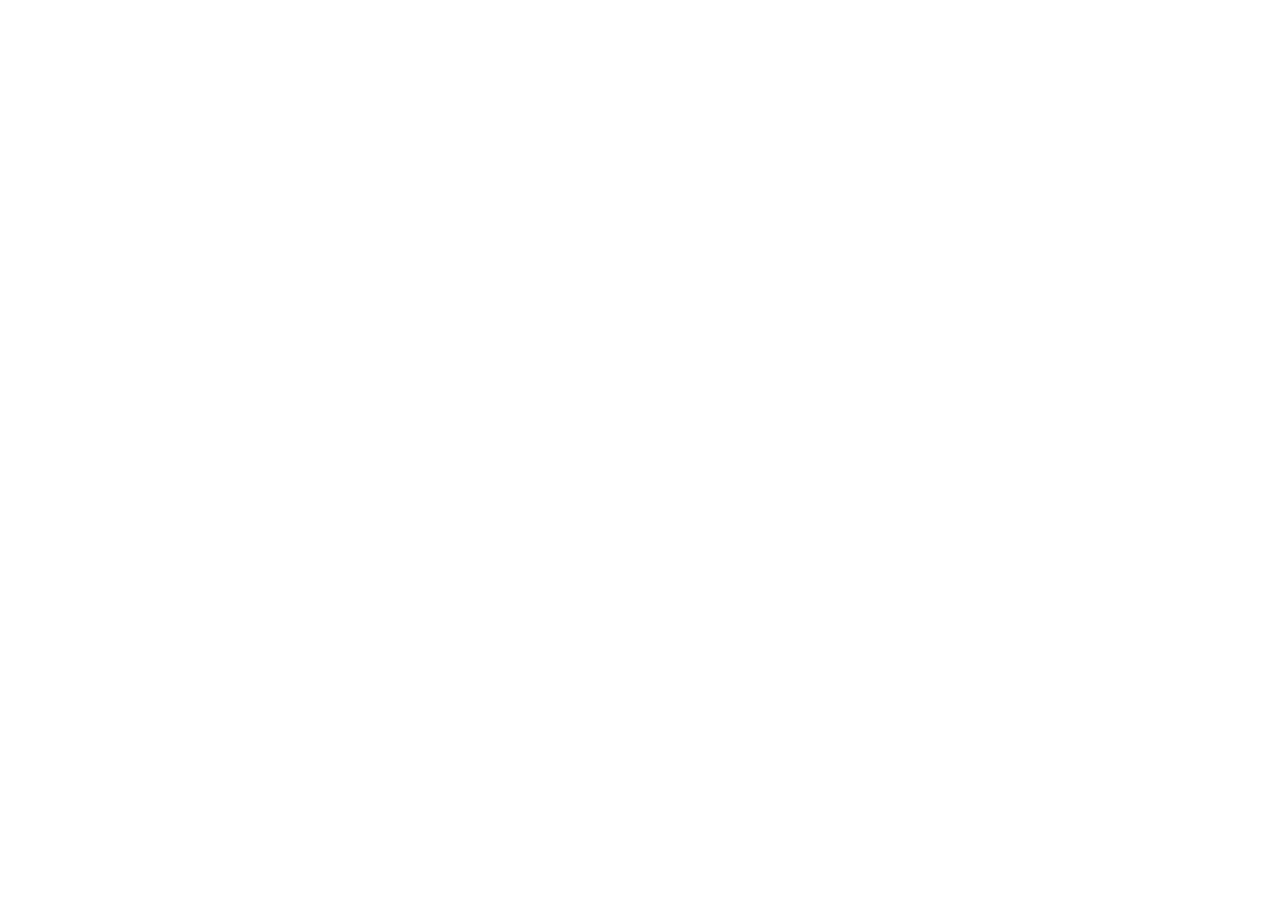
==== index.html @ 34992468 "Add files via upload" ====
<!DOCTYPE html>
<html lang="es">
<head>
    <meta charset="UTF-8">
    <meta http-equiv="X-UA-Compatible" content="IE=edge">
    <meta name="viewport" content="width=device-width, initial-scale=1.0">
    <title>Terminal Cuyo | ViaCuyo Oficial</title>
    <link rel="preconnect" href="https://fonts.googleapis.com">
    <link rel="preconnect" href="https://fonts.gstatic.com" crossorigin>
    <link href="https://fonts.googleapis.com/css2?family=Inter:wght@300;400;500;600;700;800&family=JetBrains+Mono:wght@400;500&display=swap" rel="stylesheet">
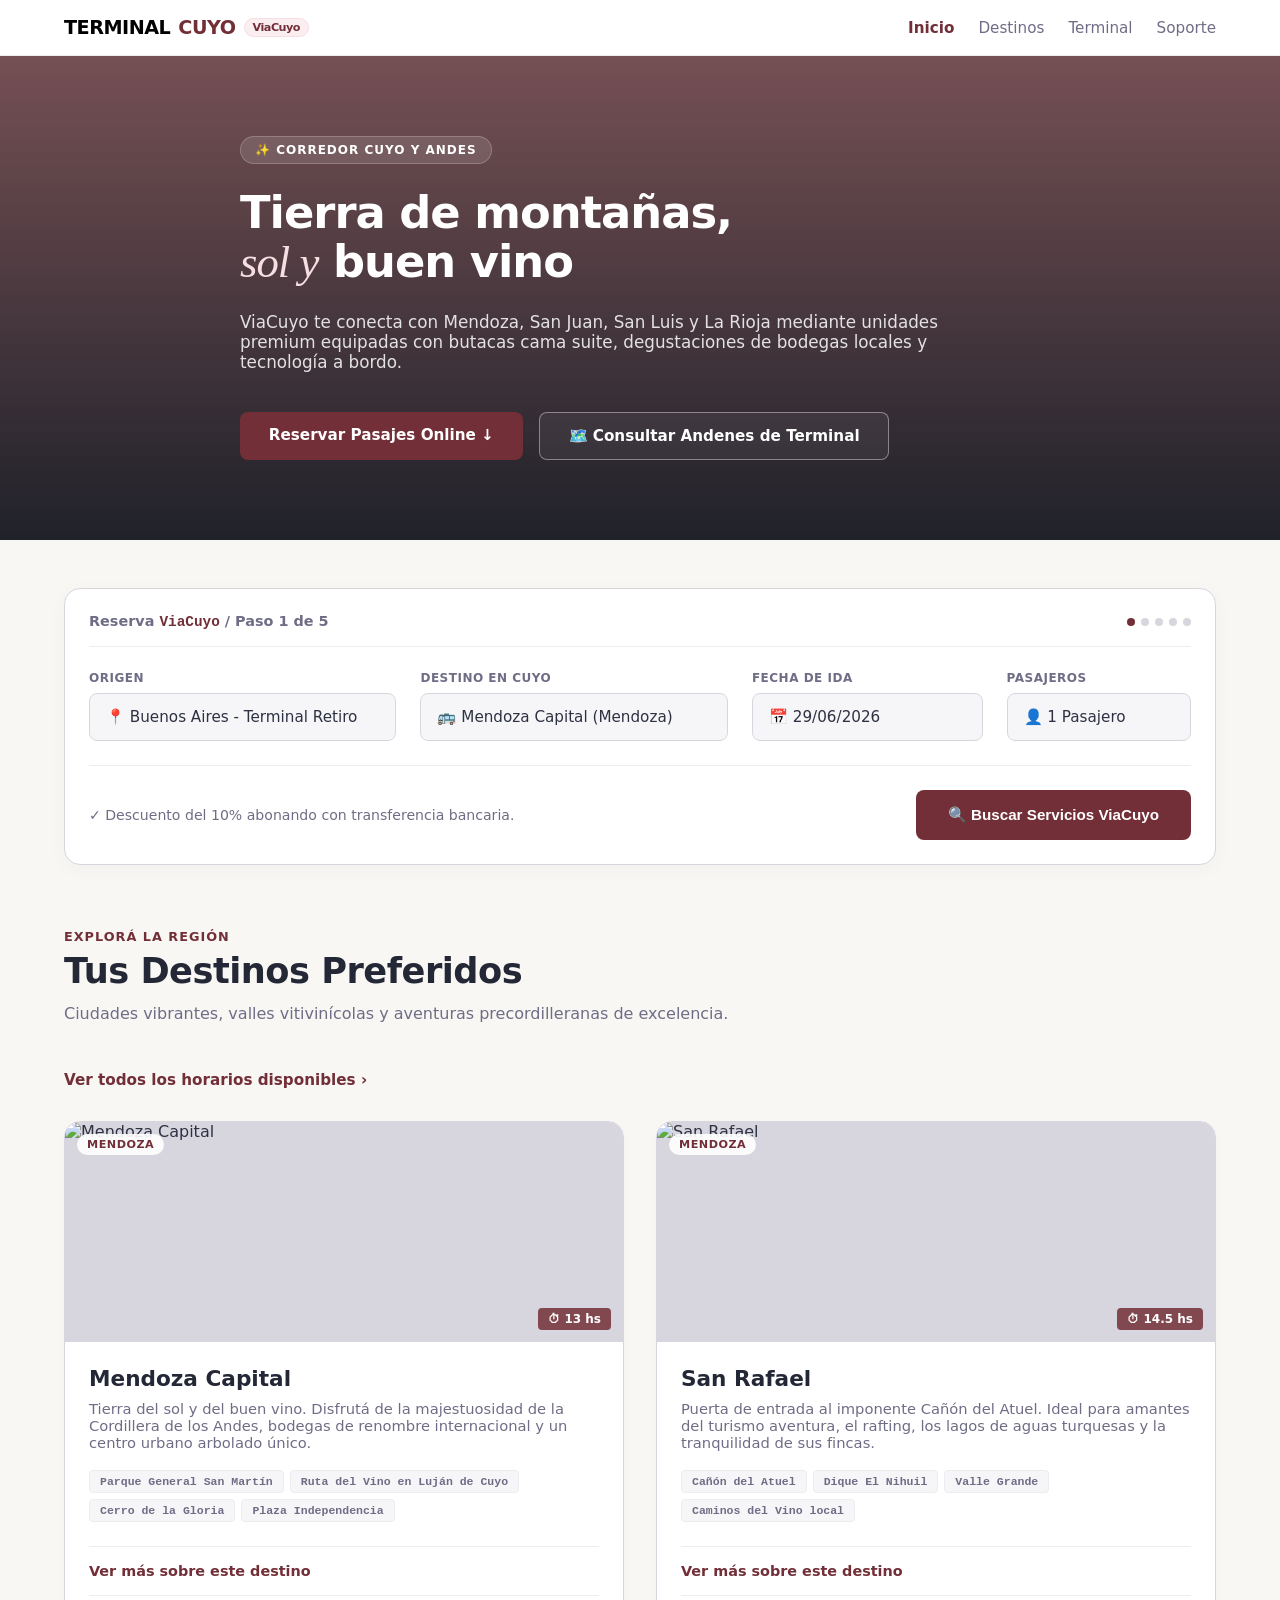
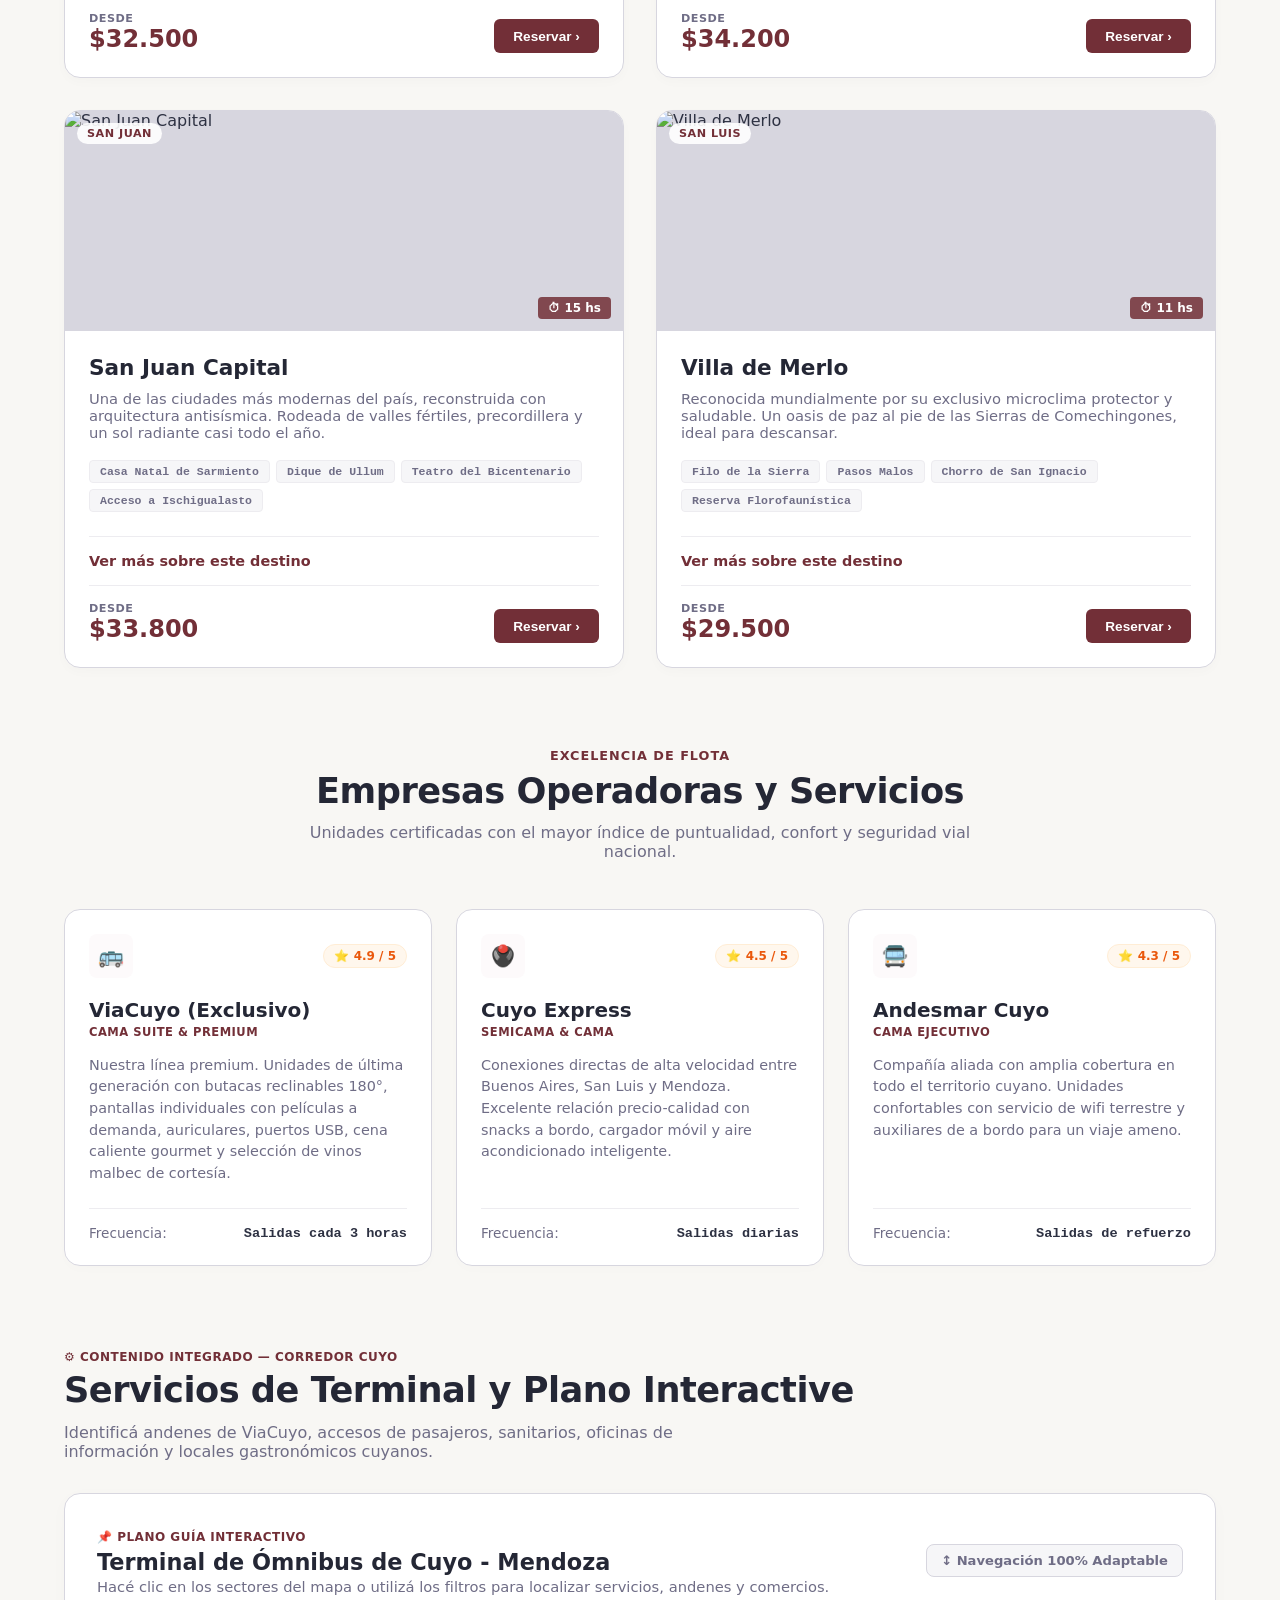
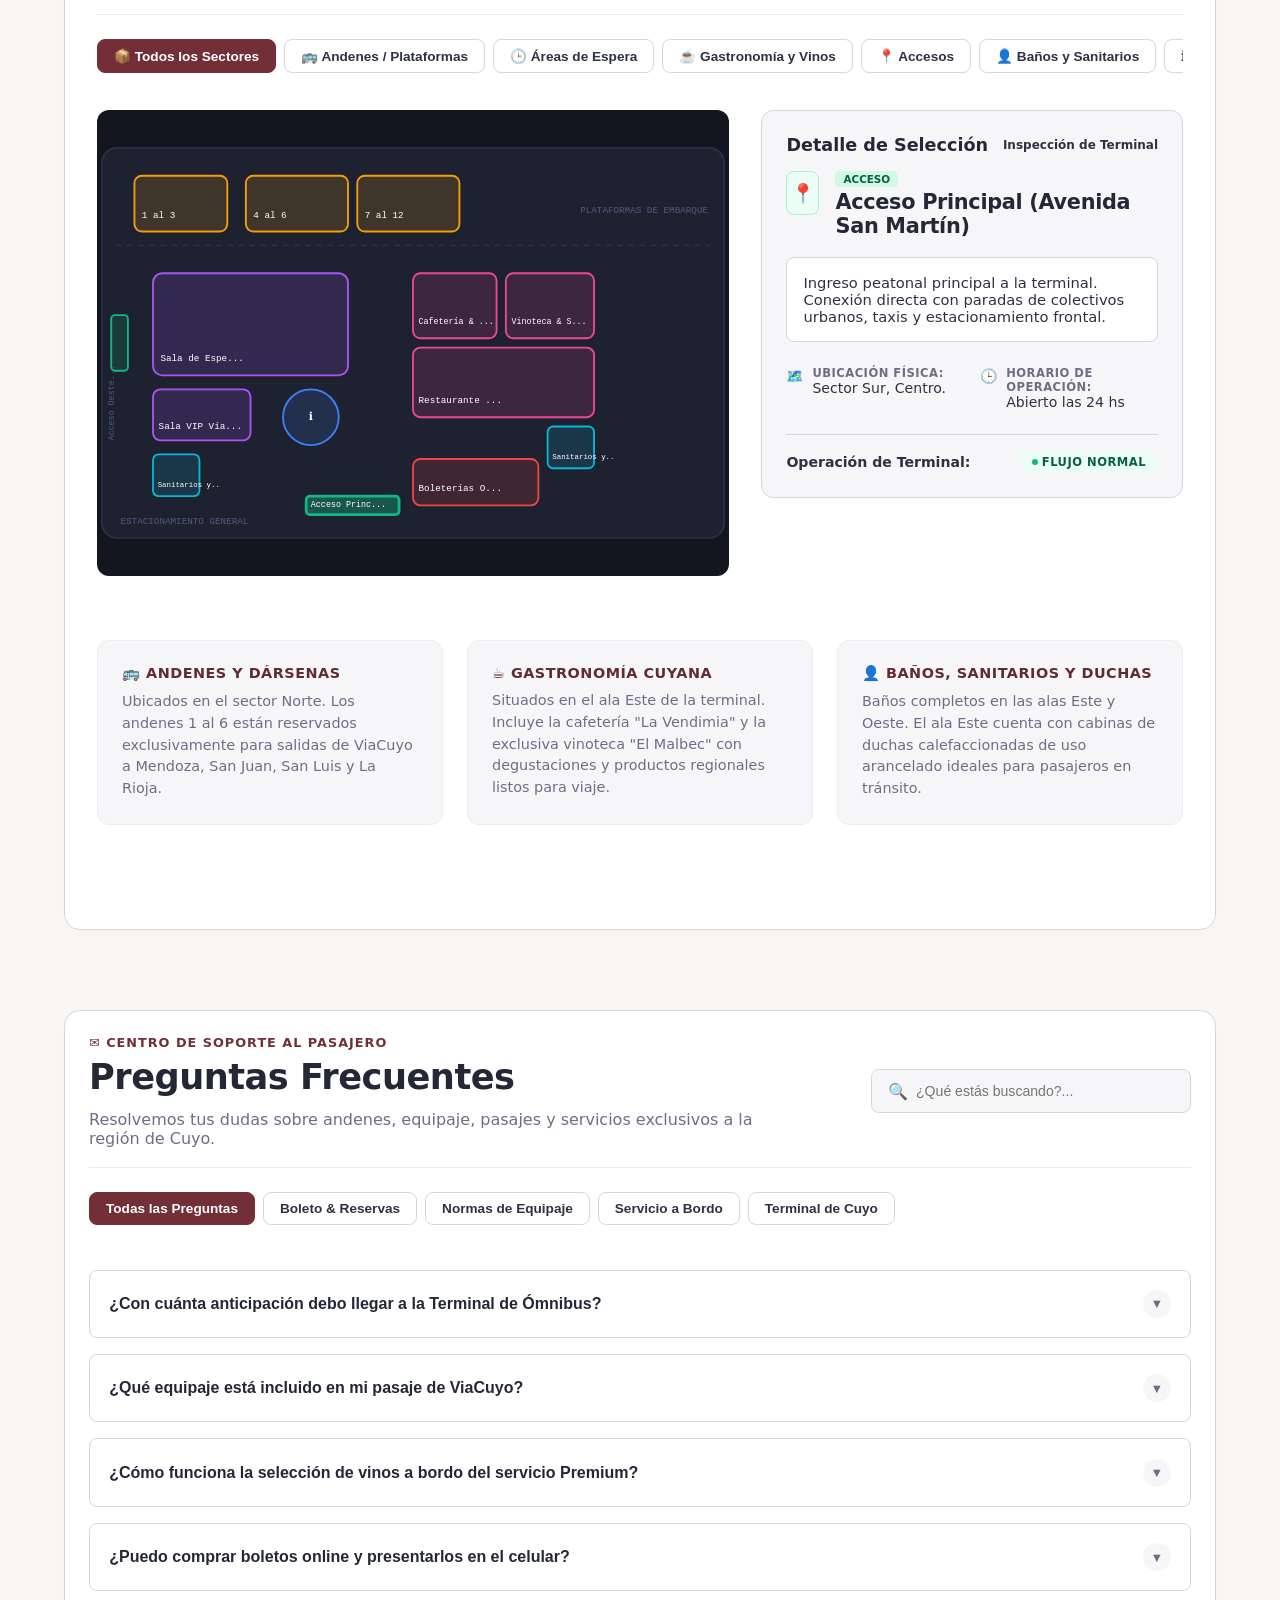
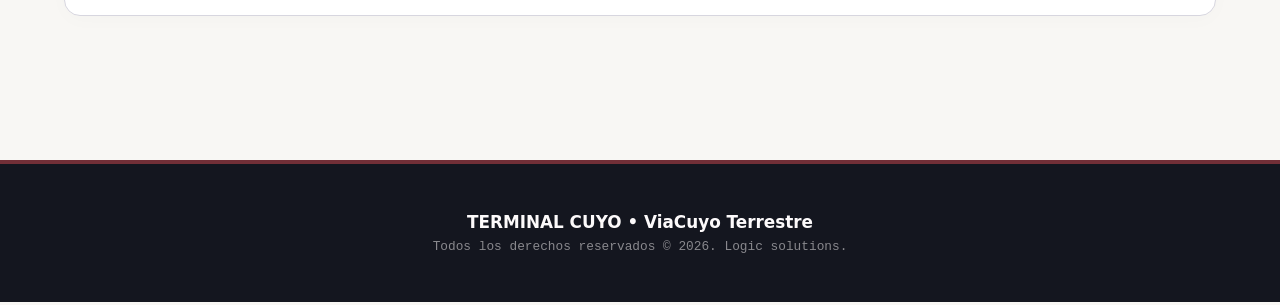
==== commit d2acbdcd: "Add files via upload" ====
--- a/index.html
+++ b/index.html
@@ -1,10 +1,918 @@
-<!DOCTYPE html>
-<html lang="es">
-<head>
-    <meta charset="UTF-8">
-    <meta http-equiv="X-UA-Compatible" content="IE=edge">
-    <meta name="viewport" content="width=device-width, initial-scale=1.0">
-    <title>Terminal Cuyo | ViaCuyo Oficial</title>
-    <link rel="preconnect" href="https://fonts.googleapis.com">
-    <link rel="preconnect" href="https://fonts.gstatic.com" crossorigin>
-    <link href="https://fonts.googleapis.com/css2?family=Inter:wght@300;400;500;600;700;800&family=JetBrains+Mono:wght@400;500&display=swap" rel="stylesheet">+<!DOCTYPE html>
+<html lang="es">
+<head>
+    <meta charset="UTF-8">
+    <meta http-equiv="X-UA-Compatible" content="IE=edge">
+    <meta name="viewport" content="width=device-width, initial-scale=1.0">
+    <title>Terminal Cuyo | ViaCuyo Oficial</title>
+    <link rel="preconnect" href="https://fonts.googleapis.com">
+    <link rel="preconnect" href="https://fonts.gstatic.com" crossorigin>
+    <link href="https://fonts.googleapis.com/css2?family=Inter:wght@300;400;500;600;700;800&family=JetBrains+Mono:wght@400;500&display=swap" rel="stylesheet">
+    
+    <style>
+        /* ==========================================================================
+           🎨 DESIGN SYSTEM & VARIABLES (Paleta Corporativa de tus Imágenes)
+           ========================================================================== */
+        :root {
+            --font-sans: "Inter", ui-sans-serif, system-ui, sans-serif;
+            --font-mono: "JetBrains Mono", ui-monospace, SFMono-Regular, monospace;
+
+            --wine-50: #fdfafb;
+            --wine-100: #fbeef0;
+            --wine-200: #f6dee2;
+            --wine-500: #c66c79;
+            --wine-700: #722f37; /* Tono vino de botones y acentos */
+            --wine-800: #622a31;
+            --wine-900: #54262c; /* Fondo del gradiente Hero */
+
+            --slate-50: #f6f6f8;
+            --slate-100: #edecf0;
+            --slate-200: #d7d6df;
+            --slate-500: #6f6d86;
+            --slate-800: #2d3142;
+            --slate-900: #242735;
+            --slate-950: #14161f; /* Fondo oscuro del plano interactivo */
+            
+            --canvas-bg: #F8F7F4;
+            --texto-main: #2d3142;
+        }
+
+        /* --- ANIMACIONES NATIVAS SOLICITADAS --- */
+        @keyframes fadeIn {
+            from { opacity: 0; transform: translateY(6px); }
+            to { opacity: 1; transform: translateY(0); }
+        }
+        @keyframes slideIn {
+            from { transform: translateX(-100%); }
+            to { transform: translateX(0); }
+        }
+        .animate-fade-in { animation: fadeIn 0.4s cubic-bezier(0.16, 1, 0.3, 1) forwards; }
+        .animate-slide-in { animation: slideIn 0.4s cubic-bezier(0.16, 1, 0.3, 1) forwards; }
+
+        /* --- RESET --- */
+        * { margin: 0; padding: 0; box-sizing: border-box; }
+        body { background-color: var(--canvas-bg); color: var(--texto-main); font-family: var(--font-sans); -webkit-font-smoothing: antialiased; }
+        a { text-decoration: none; color: inherit; }
+        ul { list-style: none; }
+
+        /* ==========================================================================
+           🧭 NAVBAR COMPLETA DE TU IMAGEN 1
+           ========================================================================== */
+        header { background-color: var(--white, #fff); border-bottom: 1px solid var(--slate-100); position: sticky; top: 0; z-index: 1000; }
+        .nav-container { max-width: 1200px; margin: 0 auto; padding: 1rem 1.5rem; display: flex; justify-content: space-between; align-items: center; }
+        
+        .nav-left { display: flex; align-items: center; gap: 1rem; }
+        .burger-icon { cursor: pointer; display: flex; flex-direction: column; gap: 4px; padding: 4px; }
+        .burger-icon span { display: block; width: 20px; height: 2px; background-color: var(--slate-800); }
+        
+        .brand-logo { font-weight: 800; font-size: 1.2rem; color: #000; display: flex; align-items: center; gap: 8px; letter-spacing: -0.5px; }
+        .brand-logo span { color: var(--wine-700); }
+        .badge-viacuyo { background-color: var(--wine-100); color: var(--wine-700); font-size: 0.7rem; font-weight: 700; padding: 2px 8px; border-radius: 12px; border: 1px solid var(--wine-200); }
+        
+        .nav-menu { display: none; gap: 1.5rem; font-size: 0.95rem; font-weight: 500; color: var(--slate-500); }
+        .nav-menu a:hover, .nav-menu a.active { color: var(--wine-700); font-weight: 600; }
+
+        /* ==========================================================================
+           🌅 HERO / PORTADA - IMAGEN 1
+           ========================================================================== */
+        .hero-section {
+            background: linear-gradient(rgba(84, 38, 44, 0.8), rgba(20, 22, 31, 0.95)), 
+                        url('https://images.myguide-cdn.com/md/content/1/large/cuyo-707068.jpg') no-repeat center center;
+            background-size: cover; padding: 5rem 1.5rem; color: #fff; text-align: left; position: relative;
+        }
+        .hero-content { max-width: 800px; margin: 0 auto; }
+        .tag-corredor { display: inline-flex; align-items: center; background: rgba(255,255,255,0.12); padding: 6px 14px; border-radius: 20px; font-size: 0.75rem; font-weight: 700; letter-spacing: 1px; text-transform: uppercase; margin-bottom: 1.5rem; border: 1px solid rgba(255,255,255,0.2); }
+        .hero-title { font-size: 2.8rem; font-weight: 800; line-height: 1.1; margin-bottom: 1.5rem; letter-spacing: -1px; }
+        .hero-title span { font-family: serif; font-style: italic; font-weight: 400; color: var(--wine-200); }
+        .hero-description { font-size: 1.05rem; color: rgba(255,255,255,0.85); margin-bottom: 2.5rem; font-weight: 400; max-width: 700px; }
+        
+        .hero-actions { display: flex; flex-wrap: wrap; gap: 1rem; }
+        .btn-filled { background-color: var(--wine-700); color: #fff; padding: 0.9rem 1.8rem; border-radius: 8px; font-weight: 600; font-size: 0.95rem; cursor: pointer; transition: background 0.2s; border: none; }
+        .btn-filled:hover { background-color: var(--wine-800); }
+        .btn-outline { background: rgba(255,255,255,0.05); color: #fff; padding: 0.9rem 1.8rem; border-radius: 8px; font-weight: 600; font-size: 0.95rem; cursor: pointer; border: 1px solid rgba(255,255,255,0.4); display: inline-flex; align-items: center; gap: 8px; }
+        .btn-outline:hover { background: rgba(255,255,255,0.1); }
+
+        /* ==========================================================================
+           🎫 BUSCADOR COMPLETO DE VIAJES - IMAGEN 2
+           ========================================================================== */
+        .wrapper-main { max-width: 1200px; margin: 0 auto; padding: 3rem 1.5rem; }
+        .section-subtitle-corporate { color: var(--wine-700); font-weight: 700; font-size: 0.8rem; text-transform: uppercase; letter-spacing: 1px; margin-bottom: 0.4rem; }
+        .section-main-title { font-size: 2.2rem; font-weight: 800; color: var(--slate-900); margin-bottom: 0.8rem; letter-spacing: -0.5px; }
+        .section-main-desc { font-size: 1rem; color: var(--slate-500); margin-bottom: 2rem; max-width: 700px; }
+
+        .search-engine-box { background-color: #fff; border-radius: 16px; border: 1px solid var(--slate-200); box-shadow: 0 4px 20px rgba(0,0,0,0.03); padding: 1.5rem; margin-bottom: 4rem; }
+        .search-steps-header { display: flex; justify-content: space-between; align-items: center; border-bottom: 1px solid var(--slate-100); padding-bottom: 1rem; margin-bottom: 1.5rem; }
+        .step-txt { font-size: 0.9rem; font-weight: 600; color: var(--slate-500); }
+        .step-txt span { color: var(--wine-700); font-family: var(--font-mono); }
+        .step-dots { display: flex; gap: 6px; }
+        .step-dot { width: 8px; height: 8px; background-color: var(--slate-200); border-radius: 50%; }
+        .step-dot.active { background-color: var(--wine-700); }
+
+        .search-fields-grid { display: grid; grid-template-columns: 1fr; gap: 1.5rem; margin-bottom: 1.5rem; }
+        .input-group { display: flex; flex-direction: column; gap: 0.5rem; }
+        .input-group label { font-size: 0.75rem; font-weight: 700; text-transform: uppercase; color: var(--slate-500); letter-spacing: 0.5px; }
+        .input-with-icon { position: relative; background: var(--slate-50); border: 1px solid var(--slate-200); border-radius: 8px; padding: 0.85rem 1rem; font-size: 0.95rem; font-weight: 500; color: var(--slate-800); }
+        
+        .footer-search-row { display: flex; flex-direction: column; gap: 1rem; align-items: flex-start; justify-content: space-between; border-top: 1px solid var(--slate-100); padding-top: 1.5rem; }
+        .discount-notice { font-size: 0.88rem; color: var(--slate-500); display: flex; align-items: center; gap: 6px; }
+        .btn-search-submit { background-color: var(--wine-700); color: #fff; border: none; padding: 1rem 2rem; border-radius: 8px; font-weight: 700; cursor: pointer; display: inline-flex; align-items: center; gap: 8px; width: 100%; justify-content: center; font-size: 0.95rem; }
+        .btn-search-submit:hover { background-color: var(--wine-800); }
+
+        /* ==========================================================================
+           🍷 DESTINOS PREFERIDOS - IMÁGENES 3 Y 4
+           ========================================================================== */
+        .header-section-flex { display: flex; flex-direction: column; gap: 1rem; margin-bottom: 2rem; }
+        .link-view-all { color: var(--wine-700); font-weight: 700; font-size: 0.95rem; display: inline-flex; align-items: center; gap: 4px; }
+        
+        .destinations-grid { display: grid; grid-template-columns: 1fr; gap: 2rem; margin-bottom: 5rem; }
+        .destination-card { background: #fff; border-radius: 16px; border: 1px solid var(--slate-200); overflow: hidden; box-shadow: 0 4px 12px rgba(0,0,0,0.02); display: flex; flex-direction: column; }
+        .card-image-wrapper { position: relative; height: 220px; width: 100%; background-color: var(--slate-200); }
+        .card-image-wrapper img { width: 100%; height: 100%; object-fit: cover; display: block; }
+        .badge-province { position: absolute; top: 12px; left: 12px; background: rgba(255,255,255,0.9); color: var(--wine-700); font-size: 0.7rem; font-weight: 800; padding: 4px 10px; border-radius: 20px; text-transform: uppercase; letter-spacing: 0.5px; }
+        .badge-duration { position: absolute; bottom: 12px; right: 12px; background: rgba(114, 47, 55, 0.85); color: #fff; font-size: 0.75rem; font-weight: 600; padding: 4px 10px; border-radius: 4px; display: flex; align-items: center; gap: 4px; }
+        
+        .card-body-content { padding: 1.5rem; flex: 1; display: flex; flex-direction: column; }
+        .card-title-destination { font-size: 1.35rem; font-weight: 800; color: var(--slate-900); margin-bottom: 0.6rem; }
+        .card-text-destination { font-size: 0.92rem; color: var(--slate-500); margin-bottom: 1.2rem; flex: 1; }
+        
+        .tags-pill-wrapper { display: flex; flex-wrap: wrap; gap: 6px; margin-bottom: 1.5rem; }
+        .pill-tag { background-color: var(--slate-50); color: var(--slate-500); font-size: 0.72rem; font-weight: 600; padding: 4px 10px; border-radius: 4px; border: 1px solid var(--slate-100); font-family: var(--font-mono); }
+        .destination-details { margin-bottom: 1rem; border-top: 1px solid var(--slate-100); padding-top: 1rem; }
+        .destination-details summary { cursor: pointer; color: var(--wine-700); font-weight: 700; font-size: 0.9rem; display: flex; justify-content: space-between; align-items: center; list-style: none; }
+        .destination-details summary::-webkit-details-marker { display: none; }
+        .destination-details-content { margin-top: 0.7rem; color: var(--slate-500); font-size: 0.88rem; line-height: 1.5; display: grid; gap: 0.35rem; }
+        
+        .card-price-footer { display: flex; justify-content: space-between; align-items: flex-end; border-top: 1px solid var(--slate-100); padding-top: 1rem; }
+        .price-label-wrapper { display: flex; flex-direction: column; }
+        .price-label-top { font-size: 0.7rem; font-weight: 700; text-transform: uppercase; color: var(--slate-500); letter-spacing: 0.5px; }
+        .price-amount-bold { font-size: 1.5rem; font-weight: 800; color: var(--wine-700); }
+        .btn-card-reserve { background-color: var(--wine-700); color: #fff; border: none; padding: 0.6rem 1.2rem; border-radius: 6px; font-weight: 700; font-size: 0.85rem; cursor: pointer; display: inline-flex; align-items: center; gap: 4px; }
+
+        /* ==========================================================================
+           🚌 EMPRESAS OPERADORAS - IMAGEN 5
+           ========================================================================== */
+        .operators-grid { display: grid; grid-template-columns: 1fr; gap: 1.5rem; margin-bottom: 5rem; }
+        .operator-card { background: #fff; border-radius: 16px; border: 1px solid var(--slate-200); padding: 1.5rem; box-shadow: 0 4px 12px rgba(0,0,0,0.01); display: flex; flex-direction: column; position: relative; }
+        .operator-card-top { display: flex; justify-content: space-between; align-items: center; margin-bottom: 1.2rem; }
+        .operator-icon-box { background-color: var(--wine-50); width: 44px; height: 44px; border-radius: 8px; display: flex; align-items: center; justify-content: center; color: var(--wine-700); font-size: 1.3rem; }
+        .operator-rating { background-color: #fff7ed; border: 1px solid #ffedd5; padding: 4px 10px; border-radius: 20px; font-size: 0.75rem; font-weight: 700; color: #ea580c; display: flex; align-items: center; gap: 4px; }
+        
+        .operator-name { font-size: 1.25rem; font-weight: 800; color: var(--slate-900); margin-bottom: 0.2rem; }
+        .operator-category { font-size: 0.72rem; font-weight: 700; text-transform: uppercase; color: var(--wine-700); letter-spacing: 0.5px; margin-bottom: 1rem; }
+        .operator-desc { font-size: 0.9rem; color: var(--slate-500); margin-bottom: 1.5rem; line-height: 1.5; flex: 1; }
+        .operator-frequency-row { border-top: 1px solid var(--slate-100); padding-top: 1rem; display: flex; justify-content: space-between; align-items: center; font-size: 0.85rem; }
+        .freq-lbl { color: var(--slate-500); font-weight: 500; }
+        .freq-val { font-weight: 700; color: var(--slate-800); font-family: var(--font-mono); }
+
+        /* ==========================================================================
+           🗺️ CONTENEDOR DEL PLANO INTERACTIVO Y FILTROS - IMÁGENES 6, 7 Y 8
+           ========================================================================== */
+        .interactive-section-container { background-color: #fff; border-radius: 16px; border: 1px solid var(--slate-200); padding: 1.5rem; box-shadow: 0 4px 20px rgba(0,0,0,0.02); margin-bottom: 4rem; }
+        .interactive-header-flex { display: flex; flex-direction: column; gap: 1rem; justify-content: space-between; border-bottom: 1px solid var(--slate-100); padding-bottom: 1.2rem; margin-bottom: 1.5rem; }
+        .map-badge-tag { display: inline-flex; color: var(--wine-700); font-size: 0.75rem; font-weight: 700; text-transform: uppercase; letter-spacing: 0.5px; margin-bottom: 0.3rem; }
+        .map-main-title { font-size: 1.4rem; font-weight: 800; color: var(--slate-900); }
+        .map-main-subtitle { font-size: 0.92rem; color: var(--slate-500); margin-top: 0.2rem; }
+        .responsive-indicator { background-color: var(--slate-50); border: 1px solid var(--slate-200); border-radius: 8px; padding: 8px 14px; font-size: 0.82rem; font-weight: 600; color: var(--slate-500); display: inline-flex; align-items: center; gap: 6px; }
+
+        /* Filtros de Botones Horizontales */
+        .filters-horizontal-scroll { display: flex; gap: 0.5rem; overflow-x: auto; padding-bottom: 0.8rem; margin-bottom: 1.5rem; scrollbar-width: none; }
+        .filters-horizontal-scroll::-webkit-scrollbar { display: none; }
+        .filter-pill-btn { background-color: #fff; border: 1px solid var(--slate-200); border-radius: 8px; padding: 0.5rem 1rem; font-size: 0.85rem; font-weight: 600; color: var(--slate-800); cursor: pointer; white-space: nowrap; display: inline-flex; align-items: center; gap: 6px; transition: all 0.2s; }
+        .filter-pill-btn.active { background-color: var(--wine-700); color: #fff; border-color: var(--wine-700); }
+
+        /* Lienzo del Canvas del Plano */
+        .canvas-dark-wrapper { background-color: var(--slate-950); border-radius: 12px; padding: 1.5rem; display: flex; justify-content: center; align-items: center; overflow-X: auto; margin-bottom: 2rem; }
+        .svg-map-blueprint { width: 100%; min-width: 650px; height: auto; max-height: 420px; }
+        
+        .interactive-node { cursor: pointer; fill-opacity: 0.15; stroke-width: 2; transition: all 0.2s; }
+        .interactive-node:hover, .interactive-node.selected { fill-opacity: 0.35; stroke-width: 3; }
+        
+        /* Colores asignados por tipo en el mapa */
+        .node-andenes { fill: #f59e0b; stroke: #f59e0b; }
+        .node-espera { fill: #a855f7; stroke: #a855f7; }
+        .node-gastronomia { fill: #ec4899; stroke: #ec4899; }
+        .node-accesos { fill: #10b981; stroke: #10b981; }
+        .node-banos { fill: #06b6d4; stroke: #06b6d4; }
+        .node-informes { fill: #3b82f6; stroke: #3b82f6; }
+        .node-boleterias { fill: #ef4444; stroke: #ef4444; }
+
+        /* ==========================================================================
+           🔍 PANEL DETALLE DE INSPECCIÓN - IMAGEN 8
+           ========================================================================== */
+        .inspection-detail-card { background-color: var(--slate-50); border: 1px solid var(--slate-200); border-radius: 12px; padding: 1.5rem; }
+        .inspection-top-row { display: flex; justify-content: space-between; align-items: center; margin-bottom: 1rem; }
+        .inspection-main-headline { font-size: 1.1rem; font-weight: 800; color: var(--slate-900); }
+        .inspection-meta-lbl { font-size: 0.75rem; font-weight: 600; color: var(--slate-400); }
+        
+        .node-profile-header { display: flex; align-items: flex-start; gap: 1rem; margin-bottom: 1.2rem; }
+        .node-profile-icon { background-color: #ecfdf5; border: 1px solid #a7f3d0; width: 44px; height: 44px; border-radius: 8px; display: flex; align-items: center; justify-content: center; color: #10b981; font-size: 1.2rem; }
+        .node-profile-meta-block { display: flex; flex-direction: column; }
+        .node-profile-tag { display: inline-block; align-self: flex-start; background-color: #d1fae5; color: #065f46; font-size: 0.65rem; font-weight: 800; padding: 2px 8px; border-radius: 4px; text-transform: uppercase; margin-bottom: 0.2rem; }
+        .node-profile-title-name { font-size: 1.3rem; font-weight: 800; color: var(--slate-900); letter-spacing: -0.3px; }
+        
+        .node-profile-desc-box { background-color: #fff; border: 1px solid var(--slate-200); padding: 1rem; border-radius: 8px; font-size: 0.92rem; color: var(--slate-800); margin-bottom: 1.5rem; }
+        .node-technical-grid { display: grid; grid-template-columns: 1fr; gap: 1rem; margin-bottom: 1.5rem; }
+        .tech-row-item { display: flex; gap: 8px; align-items: flex-start; font-size: 0.88rem; }
+        .tech-row-item .icon-meta { color: var(--slate-400); margin-top: 2px; }
+        .tech-row-item div p strong { color: var(--slate-500); font-weight: 600; display: block; font-size: 0.72rem; text-transform: uppercase; letter-spacing: 0.5px; }
+        .tech-row-item div p span { color: var(--slate-800); font-weight: 500; }
+        
+        .status-badge-container { border-top: 1px solid var(--slate-200); padding-top: 1rem; display: flex; justify-content: space-between; align-items: center; font-size: 0.88rem; font-weight: 600; color: var(--slate-600); }
+        .status-pill-green { background-color: #ecfdf5; color: #065f46; font-size: 0.72rem; font-weight: 800; padding: 4px 12px; border-radius: 20px; text-transform: uppercase; letter-spacing: 0.5px; display: flex; align-items: center; gap: 4px; }
+        .status-pill-green::before { content: ''; display: block; width: 6px; height: 6px; background-color: #10b981; border-radius: 50%; }
+
+        /* ==========================================================================
+           🎫 TARJETAS DE INFORMACIÓN COMPLEMENTARIAS - IMAGEN 9
+           ========================================================================== */
+        .complementary-cards-grid { display: grid; grid-template-columns: 1fr; gap: 1.5rem; margin-top: 2rem; margin-bottom: 4.5rem; }
+        .complementary-card { background-color: var(--slate-50); border: 1px solid var(--slate-100); border-radius: 12px; padding: 1.5rem; }
+        .comp-card-title { display: flex; align-items: center; gap: 8px; font-size: 0.9rem; font-weight: 700; color: var(--wine-800); text-transform: uppercase; letter-spacing: 0.5px; margin-bottom: 0.6rem; }
+        .comp-card-desc { font-size: 0.9rem; color: var(--slate-500); line-height: 1.5; }
+
+        /* ==========================================================================
+           ❓ SECCIÓN PREGUNTAS FRECUENTES (FAQs) - IMAGEN 10
+           ========================================================================== */
+        .faq-block-wrapper { background-color: #fff; border-radius: 16px; border: 1px solid var(--slate-200); padding: 1.5rem; box-shadow: 0 4px 20px rgba(0,0,0,0.02); }
+        .faq-top-flex-row { display: flex; flex-direction: column; gap: 1rem; border-bottom: 1px solid var(--slate-100); padding-bottom: 1.2rem; margin-bottom: 1.5rem; }
+        .search-faq-bar { position: relative; background-color: var(--slate-50); border: 1px solid var(--slate-200); border-radius: 8px; padding: 0.7rem 1rem; display: flex; align-items: center; gap: 8px; width: 100%; max-width: 320px; }
+        .search-faq-bar input { background: none; border: none; width: 100%; font-size: 0.88rem; outline: none; color: var(--slate-800); }
+        
+        .accordion-rows-stack { display: flex; flex-direction: column; gap: 1rem; }
+        .faq-accordion-item { border: 1px solid var(--slate-200); border-radius: 8px; background-color: #fff; transition: all 0.2s; overflow: hidden; }
+        .faq-accordion-item.active { border-color: var(--wine-300); background-color: var(--wine-50); }
+        
+        .faq-header-trigger { width: 100%; background: none; border: none; text-align: left; padding: 1.2rem; font-size: 1rem; font-weight: 700; color: var(--slate-900); cursor: pointer; display: flex; justify-content: space-between; align-items: center; gap: 1rem; }
+        .faq-arrow-icon { background-color: var(--slate-50); width: 28px; height: 28px; border-radius: 50%; display: flex; align-items: center; justify-content: center; color: var(--slate-500); font-size: 0.8rem; transition: transform 0.2s; }
+        .faq-accordion-item.active .faq-arrow-icon { transform: rotate(180deg); background-color: var(--wine-100); color: var(--wine-700); }
+        
+        .faq-body-dropdown { max-height: 0; overflow: hidden; transition: max-height 0.3s ease-out; }
+        .faq-body-dropdown div { padding: 0 1.2rem 1.2rem 1.2rem; font-size: 0.95rem; color: var(--slate-600); line-height: 1.5; border-top: 1px solid rgba(0,0,0,0.03); padding-top: 0.8rem; }
+        .faq-accordion-item.active .faq-body-dropdown { max-height: 200px; }
+
+        /* ==========================================================================
+           🏁 FOOTER
+           ========================================================================== */
+        footer { background-color: var(--slate-950); color: var(--wine-50); text-align: center; padding: 3rem 1.5rem; margin-top: 6rem; font-size: 0.9rem; border-top: 4px solid var(--wine-700); }
+        footer p { opacity: 0.5; margin-top: 0.4rem; font-family: var(--font-mono); font-size: 0.8rem; }
+
+        /* ==========================================================================
+           📱 MEDIA QUERIES EFECTIVAS PARA TABLET Y ESCRITORIO (Responsive Completo)
+           ========================================================================== */
+        @media (min-width: 768px) {
+            .nav-menu { display: flex; }
+            .burger-icon { display: none; }
+            
+            .search-fields-grid { grid-template-columns: repeat(2, 1fr); }
+            .footer-search-row { flex-direction: row; align-items: center; }
+            .btn-search-submit { width: auto; }
+
+            .destinations-grid { grid-template-columns: repeat(2, 1fr); }
+            .operators-grid { grid-template-columns: repeat(3, 1fr); }
+
+            .interactive-header-flex { flex-direction: row; align-items: center; }
+            .faq-top-flex-row { flex-direction: row; align-items: center; justify-content: space-between; }
+            
+            .node-technical-grid { grid-template-columns: repeat(2, 1fr); }
+            .complementary-cards-grid { grid-template-columns: repeat(3, 1fr); }
+        }
+
+        @media (min-width: 1024px) {
+            .search-fields-grid { grid-template-columns: 2fr 2fr 1.5fr 1.2fr; }
+            .grid-interactive-terminal { display: grid; grid-template-columns: 1.8fr 1.2fr; gap: 2rem; align-items: start; }
+            .interactive-section-container { padding: 2rem; }
+        }
+    </style>
+</head>
+<body>
+
+    <!-- MENÚ DE NAVEGACIÓN (Navbar de tu Imagen 1) -->
+    <header>
+        <div class="nav-container">
+            <div class="nav-left">
+                <button class="burger-icon" aria-label="Menú Hamburguesa">
+                    <span></span>
+                    <span></span>
+                    <span></span>
+                </button>
+                <a href="#inicio" class="brand-logo">TERMINAL <span>CUYO</span> <span class="badge-viacuyo">ViaCuyo</span></a>
+            </div>
+            <ul class="nav-menu">
+                <li><a href="#inicio" class="active">Inicio</a></li>
+                <li><a href="#destinos">Destinos</a></li>
+                <li><a href="#plano">Terminal</a></li>
+                <li><a href="#faqs">Soporte</a></li>
+            </ul>
+        </div>
+    </header>
+
+    <!-- PORTADA HERO PRINCIPAL (Contenido e Imagen 1) -->
+    <section id="inicio" class="hero-section">
+        <div class="hero-content animate-fade-in">
+            <div class="tag-corredor">✨ Corredor Cuyo y Andes</div>
+            <h2 class="hero-title">Tierra de montañas,<br><span>sol y</span> buen vino</h2>
+            <p class="hero-description">ViaCuyo te conecta con Mendoza, San Juan, San Luis y La Rioja mediante unidades premium equipadas con butacas cama suite, degustaciones de bodegas locales y tecnología a bordo.</p>
+            <div class="hero-actions">
+                <a href="#buscador" class="btn-filled">Reservar Pasajes Online ↓</a>
+                <a href="#plano" class="btn-outline">🗺️ Consultar Andenes de Terminal</a>
+            </div>
+        </div>
+    </section>
+
+    <!-- ENVOLTORIO DE CONTENIDO GENERAL -->
+    <div class="wrapper-main">
+
+        <!-- BUSCADOR INSTITUCIONAL (Campos e Imagen 2) -->
+        <section id="buscador" class="search-engine-box">
+            <div class="search-steps-header">
+                <div class="step-txt">Reserva <span>ViaCuyo</span> / Paso 1 de 5</div>
+                <div class="step-dots">
+                    <div class="step-dot active"></div>
+                    <div class="step-dot"></div>
+                    <div class="step-dot"></div>
+                    <div class="step-dot"></div>
+                    <div class="step-dot"></div>
+                </div>
+            </div>
+            <div class="search-fields-grid">
+                <div class="input-group">
+                    <label>Origen</label>
+                    <div class="input-with-icon">📍 Buenos Aires - Terminal Retiro</div>
+                </div>
+                <div class="input-group">
+                    <label>Destino en Cuyo</label>
+                    <div class="input-with-icon">🚌 Mendoza Capital (Mendoza)</div>
+                </div>
+                <div class="input-group">
+                    <label>Fecha de Ida</label>
+                    <div class="input-with-icon">📅 29/06/2026</div>
+                </div>
+                <div class="input-group">
+                    <label>Pasajeros</label>
+                    <div class="input-with-icon">👤 1 Pasajero</div>
+                </div>
+            </div>
+            <div class="footer-search-row">
+                <div class="discount-notice">✓ Descuento del 10% abonando con transferencia bancaria.</div>
+                <button class="btn-search-submit">🔍 Buscar Servicios ViaCuyo</button>
+            </div>
+        </section>
+
+        <!-- SECCIÓN DESTINOS PREFERIDOS (Tarjetas de las Imágenes 3 y 4) -->
+        <section id="destinos" style="margin-bottom: 5rem;">
+            <div class="header-section-flex">
+                <div>
+                    <p class="section-subtitle-corporate">Explorá la Región</p>
+                    <h2 class="section-main-title">Tus Destinos Preferidos</h2>
+                    <p class="section-main-desc">Ciudades vibrantes, valles vitivinícolas y aventuras precordilleranas de excelencia.</p>
+                </div>
+                <a href="#todos" class="link-view-all">Ver todos los horarios disponibles ›</a>
+            </div>
+
+            <div class="destinations-grid">
+                <!-- Mendoza Capital -->
+                <div class="destination-card">
+                    <div class="card-image-wrapper">
+                        <img src="https://media.lacapital.com.ar/p/f88d4b765c1ec4d27da2beb7587d4966/adjuntos/203/imagenes/024/531/0024531300/1200x675/smart/tur-06-001-71197840jpg.jpg" alt="Mendoza Capital">
+                        <span class="badge-province">Mendoza</span>
+                        <span class="badge-duration">⏱ 13 hs</span>
+                    </div>
+                    <div class="card-body-content">
+                        <h3 class="card-title-destination">Mendoza Capital</h3>
+                        <p class="card-text-destination">Tierra del sol y del buen vino. Disfrutá de la majestuosidad de la Cordillera de los Andes, bodegas de renombre internacional y un centro urbano arbolado único.</p>
+                        <div class="tags-pill-wrapper">
+                            <span class="pill-tag">Parque General San Martín</span>
+                            <span class="pill-tag">Ruta del Vino en Luján de Cuyo</span>
+                            <span class="pill-tag">Cerro de la Gloria</span>
+                            <span class="pill-tag">Plaza Independencia</span>
+                        </div>
+                        <details class="destination-details">
+                            <summary>Ver más sobre este destino</summary>
+                            <div class="destination-details-content">
+                                <span>Ideal para combinar turismo urbano, bodegas y actividades al aire libre.</span>
+                                <span>Perfecto para escapadas de fin de semana y viajes en familia.</span>
+                            </div>
+                        </details>
+                        <div class="card-price-footer">
+                            <div class="price-label-wrapper">
+                                <span class="price-label-top">Desde</span>
+                                <span class="price-amount-bold">$32.500</span>
+                            </div>
+                            <button class="btn-card-reserve">Reservar ›</button>
+                        </div>
+                    </div>
+                </div>
+
+                <!-- San Rafael -->
+                <div class="destination-card">
+                    <div class="card-image-wrapper">
+                        <img src="https://sisaturismo.com/wp-content/uploads/2024/09/SAN-RAFAEL-2025-e1730059922482.png" alt="San Rafael">
+                        <span class="badge-province">Mendoza</span>
+                        <span class="badge-duration">⏱ 14.5 hs</span>
+                    </div>
+                    <div class="card-body-content">
+                        <h3 class="card-title-destination">San Rafael</h3>
+                        <p class="card-text-destination">Puerta de entrada al imponente Cañón del Atuel. Ideal para amantes del turismo aventura, el rafting, los lagos de aguas turquesas y la tranquilidad de sus fincas.</p>
+                        <div class="tags-pill-wrapper">
+                            <span class="pill-tag">Cañón del Atuel</span>
+                            <span class="pill-tag">Dique El Nihuil</span>
+                            <span class="pill-tag">Valle Grande</span>
+                            <span class="pill-tag">Caminos del Vino local</span>
+                        </div>
+                        <details class="destination-details">
+                            <summary>Ver más sobre este destino</summary>
+                            <div class="destination-details-content">
+                                <span>Perfecto para quienes buscan aventura, paisajes y descanso en la naturaleza.</span>
+                                <span>Excelente opción para viajar en cualquier época del año.</span>
+                            </div>
+                        </details>
+                        <div class="card-price-footer">
+                            <div class="price-label-wrapper">
+                                <span class="price-label-top">Desde</span>
+                                <span class="price-amount-bold">$34.200</span>
+                            </div>
+                            <button class="btn-card-reserve">Reservar ›</button>
+                        </div>
+                    </div>
+                </div>
+
+                <!-- San Juan Capital -->
+                <div class="destination-card">
+                    <div class="card-image-wrapper">
+                        <img src="https://images.trvl-media.com/place/3599/c0161458-efa8-4b60-a89b-a4c8fa183ddb.jpg?impolicy=fcrop&w=450&h=280&q=medium" alt="San Juan Capital">
+                        <span class="badge-province">San Juan</span>
+                        <span class="badge-duration">⏱ 15 hs</span>
+                    </div>
+                    <div class="card-body-content">
+                        <h3 class="card-title-destination">San Juan Capital</h3>
+                        <p class="card-text-destination">Una de las ciudades más modernas del país, reconstruida con arquitectura antisísmica. Rodeada de valles fértiles, precordillera y un sol radiante casi todo el año.</p>
+                        <div class="tags-pill-wrapper">
+                            <span class="pill-tag">Casa Natal de Sarmiento</span>
+                            <span class="pill-tag">Dique de Ullum</span>
+                            <span class="pill-tag">Teatro del Bicentenario</span>
+                            <span class="pill-tag">Acceso a Ischigualasto</span>
+                        </div>
+                        <details class="destination-details">
+                            <summary>Ver más sobre este destino</summary>
+                            <div class="destination-details-content">
+                                <span>Combina cultura, paisaje y una excelente oferta gastronómica.</span>
+                                <span>Muy recomendado para viajes de turismo cultural y de naturaleza.</span>
+                            </div>
+                        </details>
+                        <div class="card-price-footer">
+                            <div class="price-label-wrapper">
+                                <span class="price-label-top">Desde</span>
+                                <span class="price-amount-bold">$33.800</span>
+                            </div>
+                            <button class="btn-card-reserve">Reservar ›</button>
+                        </div>
+                    </div>
+                </div>
+
+                <!-- Villa de Merlo -->
+                <div class="destination-card">
+                    <div class="card-image-wrapper">
+                        <img src="https://agenciasanluis.com/wp-content/uploads/2017/12/merlo-san-luis-vivimerlo-500x332.jpg" alt="Villa de Merlo">
+                        <span class="badge-province">San Luis</span>
+                        <span class="badge-duration">⏱ 11 hs</span>
+                    </div>
+                    <div class="card-body-content">
+                        <h3 class="card-title-destination">Villa de Merlo</h3>
+                        <p class="card-text-destination">Reconocida mundialmente por su exclusivo microclima protector y saludable. Un oasis de paz al pie de las Sierras de Comechingones, ideal para descansar.</p>
+                        <div class="tags-pill-wrapper">
+                            <span class="pill-tag">Filo de la Sierra</span>
+                            <span class="pill-tag">Pasos Malos</span>
+                            <span class="pill-tag">Chorro de San Ignacio</span>
+                            <span class="pill-tag">Reserva Florofaunística</span>
+                        </div>
+                        <details class="destination-details">
+                            <summary>Ver más sobre este destino</summary>
+                            <div class="destination-details-content">
+                                <span>Ideal para escapadas relajadas, caminatas y disfrutar del clima serrano.</span>
+                                <span>Una excelente opción para desconectarse del ritmo urbano.</span>
+                            </div>
+                        </details>
+                        <div class="card-price-footer">
+                            <div class="price-label-wrapper">
+                                <span class="price-label-top">Desde</span>
+                                <span class="price-amount-bold">$29.500</span>
+                            </div>
+                            <button class="btn-card-reserve">Reservar ›</button>
+                        </div>
+                    </div>
+                </div>
+            </div>
+        </section>
+
+        <!-- SECCIÓN EMPRESAS OPERADORAS (Tarjetas de la Imagen 5) -->
+        <section style="margin-bottom: 5rem;">
+            <div style="text-align: center; margin-bottom: 3rem;">
+                <p class="section-subtitle-corporate">Excelencia de Flota</p>
+                <h2 class="section-main-title">Empresas Operadoras y Servicios</h2>
+                <p class="section-main-desc" style="margin: 0 auto;">Unidades certificadas con el mayor índice de puntualidad, confort y seguridad vial nacional.</p>
+            </div>
+
+            <div class="operators-grid">
+                <!-- ViaCuyo -->
+                <div class="operator-card">
+                    <div class="operator-card-top">
+                        <div class="operator-icon-box">🚌</div>
+                        <div class="operator-rating">⭐ 4.9 / 5</div>
+                    </div>
+                    <h3 class="operator-name">ViaCuyo (Exclusivo)</h3>
+                    <p class="operator-category">Cama Suite & Premium</p>
+                    <p class="operator-desc">Nuestra línea premium. Unidades de última generación con butacas reclinables 180°, pantallas individuales con películas a demanda, auriculares, puertos USB, cena caliente gourmet y selección de vinos malbec de cortesía.</p>
+                    <div class="operator-frequency-row">
+                        <span class="freq-lbl">Frecuencia:</span>
+                        <span class="freq-val">Salidas cada 3 horas</span>
+                    </div>
+                </div>
+
+                <!-- Cuyo Express -->
+                <div class="operator-card">
+                    <div class="operator-card-top">
+                        <div class="operator-icon-box">🖲️</div>
+                        <div class="operator-rating">⭐ 4.5 / 5</div>
+                    </div>
+                    <h3 class="operator-name">Cuyo Express</h3>
+                    <p class="operator-category">Semicama & Cama</p>
+                    <p class="operator-desc">Conexiones directas de alta velocidad entre Buenos Aires, San Luis y Mendoza. Excelente relación precio-calidad con snacks a bordo, cargador móvil y aire acondicionado inteligente.</p>
+                    <div class="operator-frequency-row">
+                        <span class="freq-lbl">Frecuencia:</span>
+                        <span class="freq-val">Salidas diarias</span>
+                    </div>
+                </div>
+
+                <!-- Andesmar Cuyo -->
+                <div class="operator-card">
+                    <div class="operator-card-top">
+                        <div class="operator-icon-box">🚍</div>
+                        <div class="operator-rating">⭐ 4.3 / 5</div>
+                    </div>
+                    <h3 class="operator-name">Andesmar Cuyo</h3>
+                    <p class="operator-category">Cama Ejecutivo</p>
+                    <p class="operator-desc">Compañía aliada con amplia cobertura en todo el territorio cuyano. Unidades confortables con servicio de wifi terrestre y auxiliares de a bordo para un viaje ameno.</p>
+                    <div class="operator-frequency-row">
+                        <span class="freq-lbl">Frecuencia:</span>
+                        <span class="freq-val">Salidas de refuerzo</span>
+                    </div>
+                </div>
+            </div>
+        </section>
+
+        <!-- SECCIÓN PLANO GUÍA INTERACTIVO (Requerimiento Estricto e Imágenes 6, 7 y 8) -->
+        <section id="plano" style="margin-bottom: 5rem;">
+            <span class="map-badge-tag">⚙ Contenido Integrado — Corredor Cuyo</span>
+            <h2 class="section-main-title">Servicios de Terminal y Plano Interactive</h2>
+            <p class="section-main-desc">Identificá andenes de ViaCuyo, accesos de pasajeros, sanitarios, oficinas de información y locales gastronómicos cuyanos.</p>
+
+            <div class="interactive-section-container">
+                <div class="interactive-header-flex">
+                    <div>
+                        <span class="map-badge-tag">📌 Plano Guía Interactivo</span>
+                        <h3 class="map-main-title">Terminal de Ómnibus de Cuyo - Mendoza</h3>
+                        <p class="map-main-subtitle">Hacé clic en los sectores del mapa o utilizá los filtros para localizar servicios, andenes y comercios.</p>
+                    </div>
+                    <div class="responsive-indicator">↕ Navegación 100% Adaptable</div>
+                </div>
+
+                <!-- Botones de Filtro Flotantes (Imagen 6) -->
+                <div class="filters-horizontal-scroll">
+                    <button class="filter-pill-btn active" data-filter="all">📦 Todos los Sectores</button>
+                    <button class="filter-pill-btn" data-filter="andenes">🚌 Andenes / Plataformas</button>
+                    <button class="filter-pill-btn" data-filter="espera">🕒 Áreas de Espera</button>
+                    <button class="filter-pill-btn" data-filter="gastronomia">☕ Gastronomía y Vinos</button>
+                    <button class="filter-pill-btn" data-filter="accesos">📍 Accesos</button>
+                    <button class="filter-pill-btn" data-filter="banos">👤 Baños y Sanitarios</button>
+                    <button class="filter-pill-btn" data-filter="informes">ℹ Informes</button>
+                    <button class="filter-pill-btn" data-filter="boleterias">🎫 Boleterías</button>
+                </div>
+
+                <!-- BLOQUE DEL MAPA Y DETALLE EN PARALELO -->
+                <div class="grid-interactive-terminal">
+                    
+                    <!-- Plano Canvas en CSS Oscuro (Imagen 7) -->
+                    <div class="canvas-dark-wrapper">
+                        <svg class="svg-map-blueprint" viewBox="0 0 700 450" xmlns="http://www.w3.org/2000/svg">
+                            <!-- Contorno delimitador general -->
+                            <rect x="15" y="15" width="670" height="420" rx="16" fill="#1e2230" stroke="#2a3045" stroke-width="2"/>
+                            <text x="35" y="420" fill="#4f5b7d" font-size="10" font-family="var(--font-mono)">ESTACIONAMIENTO GENERAL</text>
+                            <text x="530" y="85" fill="#4f5b7d" font-size="10" font-family="var(--font-mono)">PLATAFORMAS DE EMBARQUE</text>
+
+                            <!-- Nodos de Andenes / Plataformas -->
+                            <rect x="50" y="45" width="100" height="60" rx="8" class="interactive-node node-andenes" data-type="andenes" data-name="Plataformas 1 al 3 (ViaCuyo Exclusivo)" data-desc="Dársenas de arribo prioritario de ViaCuyo con salas de acople directo para equipaje pesado." data-loc="Ala Norte, Plataforma Exterior" data-hours="Abierto las 24 hs"/>
+                            <text x="58" y="90" fill="#fff" font-size="10" font-family="var(--font-mono)">1 al 3</text>
+                            
+                            <rect x="170" y="45" width="110" height="60" rx="8" class="interactive-node node-andenes" data-type="andenes" data-name="Plataformas 4 al 6 (Cuyo Express)" data-desc="Sección de andenes destinada para servicios rápidos interprovinciales del corredor andino." data-loc="Ala Norte, Sector Central" data-hours="Abierto las 24 hs"/>
+                            <text x="178" y="90" fill="#fff" font-size="10" font-family="var(--font-mono)">4 al 6</text>
+                            
+                            <rect x="290" y="45" width="110" height="60" rx="8" class="interactive-node node-andenes" data-type="andenes" data-name="Plataformas 7 al 12 (Andesmar)" data-desc="Plataformas comunes asignadas a micros de refuerzo y contingencias de empresas aliadas." data-loc="Ala Norte, Extremo Este" data-hours="Abierto las 24 hs"/>
+                            <text x="298" y="90" fill="#fff" font-size="10" font-family="var(--font-mono)">7 al 12</text>
+
+                            <!-- Línea punteada divisoria de dársenas -->
+                            <line x1="30" y1="120" x2="670" y2="120" stroke="#2a3045" stroke-dasharray="6" stroke-width="2"/>
+
+                            <!-- Áreas de Espera -->
+                            <rect x="70" y="150" width="210" height="110" rx="10" class="interactive-node node-espera" data-type="espera" data-name="Sala de Espera Común" data-desc="Espacio central climatizado con asientos de alta densidad, pantallas de arribos y puertos de carga USB." data-loc="Sector Central Principal" data-hours="Abierto las 24 hs"/>
+                            <text x="78" y="245" fill="#fff" font-size="10" font-family="var(--font-mono)">Sala de Espe...</text>
+                            
+                            <rect x="70" y="275" width="105" height="55" rx="8" class="interactive-node node-espera" data-type="espera" data-name="Sala VIP ViaCuyo" data-desc="Exclusiva para pasajeros Premium. Living privado, refrigerios libres de cortesía, sillones masajeadores y Wi-Fi dedicado." data-loc="Sector Central, Planta Baja" data-hours="06:00 a 00:00 hs"/>
+                            <text x="76" y="318" fill="#fff" font-size="10" font-family="var(--font-mono)">Sala VIP Vía...</text>
+
+                            <!-- Oficina de Información -->
+                            <circle cx="240" cy="305" r="30" class="interactive-node node-informes" data-type="informes" data-name="Oficina de Información y Turismo" data-desc="Atención bilingüe para asistencia al viajero, validación de pasajes con QR erróneos y mapas turísticos de bodegas." data-loc="Módulo Central Circular" data-hours="Abierto las 24 hs"/>
+                            <text x="240" y="308" fill="#fff" font-size="12" font-weight="bold" text-anchor="middle">ℹ</text>
+
+                            <!-- Locales Gastronómicos -->
+                            <rect x="350" y="150" width="90" height="70" rx="8" class="interactive-node node-gastronomia" data-type="gastronomia" data-name="Cafetería La Vendimia" data-desc="Especialistas en desayunos de campo y pastelería artesanal mendocina antes de emprender tu viaje." data-loc="Ala Este, Local Comercial 1" data-hours="05:00 a 23:00 hs"/>
+                            <text x="356" y="205" fill="#fff" font-size="9" font-family="var(--font-mono)">Cafetería & ...</text>
+                            
+                            <rect x="450" y="150" width="95" height="70" rx="8" class="interactive-node node-gastronomia" data-type="gastronomia" data-name="Vinoteca El Malbec" data-desc="Venta y degustación de vinos de bodegas boutique con empaque térmico homologado para bodega de micro." data-loc="Ala Este, Local Comercial 2" data-hours="09:00 a 21:00 hs"/>
+                            <text x="456" y="205" fill="#fff" font-size="9" font-family="var(--font-mono)">Vinoteca & S...</text>
+                            
+                            <rect x="350" y="230" width="195" height="75" rx="8" class="interactive-node node-gastronomia" data-type="gastronomia" data-name="Restaurante Sabores de Cuyo" data-desc="Platos de cocina tradicional andina, chivito y pastas con menú ejecutivo rápido para pasajeros en tránsito." data-loc="Ala Este, Salón Principal" data-hours="11:30 a 16:00, 19:30 a 00:00 hs"/>
+                            <text x="356" y="290" fill="#fff" font-size="10" font-family="var(--font-mono)">Restaurante ...</text>
+
+                            <!-- Baños -->
+                            <rect x="70" y="345" width="50" height="45" rx="6" class="interactive-node node-banos" data-type="banos" data-name="Sanitarios y Duchas (Ala Oeste)" data-desc="Baños públicos higienizados con cabinas de duchas calefaccionadas de uso arancelado." data-loc="Ala Oeste, Junto a Sala VIP" data-hours="Abierto las 24 hs"/>
+                            <text x="75" y="380" fill="#fff" font-size="8" font-family="var(--font-mono)">Sanitarios y..</text>
+                            
+                            <rect x="495" y="315" width="50" height="45" rx="6" class="interactive-node node-banos" data-type="banos" data-name="Sanitarios Comunes (Ala Este)" data-desc="Módulo de baños sin duchas, adaptado para personas con movilidad reducida." data-loc="Ala Este, Planta Baja" data-hours="Abierto las 24 hs"/>
+                            <text x="500" y="350" fill="#fff" font-size="8" font-family="var(--font-mono)">Sanitarios y..</text>
+
+                            <!-- Accesos -->
+                            <rect x="25" y="195" width="18" height="60" rx="4" class="interactive-node node-accesos" data-type="accesos" data-name="Acceso Oeste (Peatonal)" data-desc="Puerta secundaria de ingreso para pasajeros procedentes de la zona comercial oeste." data-loc="Lateral Izquierdo" data-hours="Abierto las 24 hs"/>
+                            <text x="28" y="330" fill="#4f5b7d" font-size="9" font-family="var(--font-mono)" transform="rotate(-90,28,330)">Acceso Oeste...</text>
+                            
+                            <rect x="235" y="390" width="100" height="20" rx="4" class="interactive-node node-accesos selected" data-type="accesos" data-name="Acceso Principal (Avenida San Martín)" data-desc="Ingreso peatonal principal a la terminal. Conexión directa con paradas de colectivos urbanos, taxis y estacionamiento frontal." data-loc="Sector Sur, Centro." data-hours="Abierto las 24 hs"/>
+                            <text x="240" y="402" fill="#fff" font-size="9" font-family="var(--font-mono)">Acceso Princ...</text>
+
+                            <!-- Boleterías -->
+                            <rect x="350" y="350" width="135" height="50" rx="8" class="interactive-node node-boleterias" data-type="boleterias" data-name="Boleterías Oficiales ViaCuyo" data-desc="Puntos de venta física y canje de pasajes oficiales de la línea y convenios." data-loc="Ala Este, Módulo 1 al 4" data-hours="06:00 a 23:00 hs"/>
+                            <text x="356" y="385" fill="#fff" font-size="10" font-family="var(--font-mono)">Boleterías O...</text>
+                        </svg>
+                    </div>
+
+                    <!-- PANEL DE INSPECCIÓN DE DETALLE DINÁMICO (Imagen 8) -->
+                    <div class="display-sidebar-info">
+                        <div class="inspection-detail-card" id="inspectionCard">
+                            <div class="inspection-top-row">
+                                <span class="inspection-main-headline">Detalle de Selección</span>
+                                <span class="inspection-meta-lbl">Inspección de Terminal</span>
+                            </div>
+                            
+                            <div class="node-profile-header">
+                                <div class="node-profile-icon" id="nodeIcon">📍</div>
+                                <div class="node-profile-meta-block">
+                                    <span class="node-profile-tag" id="nodeTag">Acceso</span>
+                                    <h4 class="node-profile-title-name" id="nodeTitleName">Acceso Principal (Avenida San Martín)</h4>
+                                </div>
+                            </div>
+
+                            <div class="node-profile-desc-box" id="nodeDesc">
+                                Ingreso peatonal principal a la terminal. Conexión directa con paradas de colectivos urbanos, taxis y estacionamiento frontal.
+                            </div>
+
+                            <div class="node-technical-grid">
+                                <div class="tech-row-item">
+                                    <span class="icon-meta">🗺️</span>
+                                    <div>
+                                        <p><strong>Ubicación física:</strong></p>
+                                        <p><span id="nodeLoc">Sector Sur, Centro.</span></p>
+                                    </div>
+                                </div>
+                                <div class="tech-row-item">
+                                    <span class="icon-meta">🕒</span>
+                                    <div>
+                                        <p><strong>Horario de Operación:</strong></p>
+                                        <p><span id="nodeHours">Abierto las 24 hs</span></p>
+                                    </div>
+                                </div>
+                            </div>
+
+                            <div class="status-badge-container">
+                                <span>Operación de Terminal:</span>
+                                <span class="status-pill-green">Flujo Normal</span>
+                            </div>
+                        </div>
+                    </div>
+
+                </div>
+
+                <!-- TARJETAS COMPLEMENTARIAS - IMAGEN 9 -->
+                <div class="complementary-cards-grid">
+                    <div class="complementary-card">
+                        <h4 class="comp-card-title">🚌 Andenes y Dársenas</h4>
+                        <p class="comp-card-desc">Ubicados en el sector Norte. Los andenes 1 al 6 están reservados exclusivamente para salidas de ViaCuyo a Mendoza, San Juan, San Luis y La Rioja.</p>
+                    </div>
+                    <div class="complementary-card">
+                        <h4 class="comp-card-title">☕ Gastronomía Cuyana</h4>
+                        <p class="comp-card-desc">Situados en el ala Este de la terminal. Incluye la cafetería "La Vendimia" y la exclusiva vinoteca "El Malbec" con degustaciones y productos regionales listos para viaje.</p>
+                    </div>
+                    <div class="complementary-card">
+                        <h4 class="comp-card-title">👤 Baños, Sanitarios y Duchas</h4>
+                        <p class="comp-card-desc">Baños completos en las alas Este y Oeste. El ala Este cuenta con cabinas de duchas calefaccionadas de uso arancelado ideales para pasajeros en tránsito.</p>
+                    </div>
+                </div>
+
+            </div>
+        </section>
+
+        <!-- SECCIÓN PREGUNTAS FRECUENTES (FAQs) - IMAGEN 10 -->
+        <section id="faqs" class="faq-block-wrapper">
+            <div class="faq-top-flex-row">
+                <div>
+                    <p class="section-subtitle-corporate">✉ Centro de Soporte al Pasajero</p>
+                    <h2 class="section-main-title">Preguntas Frecuentes</h2>
+                    <p class="section-main-desc" style="margin-bottom: 0;">Resolvemos tus dudas sobre andenes, equipaje, pasajes y servicios exclusivos a la región de Cuyo.</p>
+                </div>
+                <div class="search-faq-bar">
+                    <span>🔍</span>
+                    <input type="text" placeholder="¿Qué estás buscando?..." id="faqSearchInput">
+                </div>
+            </div>
+
+            <!-- Filtros de Categoría FAQs -->
+            <div class="filters-horizontal-scroll" style="margin-bottom: 2rem;">
+                <button class="filter-pill-btn active">Todas las Preguntas</button>
+                <button class="filter-pill-btn">Boleto & Reservas</button>
+                <button class="filter-pill-btn">Normas de Equipaje</button>
+                <button class="filter-pill-btn">Servicio a Bordo</button>
+                <button class="filter-pill-btn">Terminal de Cuyo</button>
+            </div>
+
+            <div class="accordion-rows-stack">
+                <div class="faq-accordion-item">
+                    <button class="faq-header-trigger">
+                        ¿Con cuánta anticipación debo llegar a la Terminal de Ómnibus?
+                        <span class="faq-arrow-icon">▼</span>
+                    </button>
+                    <div class="faq-body-dropdown">
+                        <div>Para servicios premium de ViaCuyo, debés arribar al menos 45 minutos antes de la partida. Esto garantiza el correcto etiquetado de tu equipaje de bodega y la degustación de bienvenida en los andenes asignados.</div>
+                    </div>
+                </div>
+
+                <div class="faq-accordion-item">
+                    <button class="faq-header-trigger">
+                        ¿Qué equipaje está incluido en mi pasaje de ViaCuyo?
+                        <span class="faq-arrow-icon">▼</span>
+                    </button>
+                    <div class="faq-body-dropdown">
+                        <div>Tu pasaje incluye un bolso de mano en cabina de hasta 5 kg y una pieza grande en bodega de hasta 15 kg. Las cajas de vino compradas en la terminal requieren empaque de protección térmica homologado para su despacho seguro.</div>
+                    </div>
+                </div>
+
+                <div class="faq-accordion-item">
+                    <button class="faq-header-trigger">
+                        ¿Cómo funciona la selección de vinos a bordo del servicio Premium?
+                        <span class="faq-arrow-icon">▼</span>
+                    </button>
+                    <div class="faq-body-dropdown">
+                        <div>Durante la cena gourmet provista en las unidades Cama Suite, nuestro personal ofrece una carta de selección rotativa con varietales de bodegas destacadas de Mendoza y San Juan sin costo adicional.</div>
+                    </div>
+                </div>
+
+                <div class="faq-accordion-item">
+                    <button class="faq-header-trigger">
+                        ¿Puedo comprar boletos online y presentarlos en el celular?
+                        <span class="faq-arrow-icon">▼</span>
+                    </button>
+                    <div class="faq-body-dropdown">
+                        <div>¡Totalmente! ViaCuyo promueve el boleto ecológico. Podés abordar mostrando el código QR desde tu correo electrónico o billetera digital directamente al chofer junto con tu DNI físico vigente.</div>
+                    </div>
+                </div>
+            </div>
+        </section>
+
+    </div>
+
+    <!-- PIE DE PÁGINA -->
+    <footer>
+        <h3>TERMINAL CUYO • ViaCuyo Terrestre</h3>
+        <p>Todos los derechos reservados © 2026. Logic solutions.</p>
+    </footer>
+
+    <!-- ==========================================================================
+           ⚙️ LÓGICA DE INTERACCIÓN CON JAVASCRIPT NATIVO
+           ========================================================================== */ -->
+    <script>
+        // 1. CONTROL DEL MENÚ COLAPSABLE (MOBILE INTERACTIVE)
+        const burgerIcon = document.querySelector('.burger-icon');
+        const navMenu = document.querySelector('.nav-menu');
+
+        burgerIcon.addEventListener('click', () => {
+            navMenu.style.display = navMenu.style.display === 'flex' ? 'none' : 'flex';
+            navMenu.style.flexDirection = 'column';
+            navMenu.style.position = 'absolute';
+            navMenu.style.top = '55px';
+            navMenu.style.left = '0';
+            navMenu.style.width = '100%';
+            navMenu.style.backgroundColor = '#fff';
+            navMenu.style.padding = '1rem';
+            navMenu.style.borderBottom = '1px solid #edecf0';
+        });
+
+        // 2. INTERACTIVIDAD DEL PLANO (SVG NOODLES MAPPING)
+        const mapNodes = document.querySelectorAll('.interactive-node');
+        const nodeIcon = document.getElementById('nodeIcon');
+        const nodeTag = document.getElementById('nodeTag');
+        const nodeTitleName = document.getElementById('nodeTitleName');
+        const nodeDesc = document.getElementById('nodeDesc');
+        const nodeLoc = document.getElementById('nodeLoc');
+        const nodeHours = document.getElementById('nodeHours');
+
+        // Mapeo dinámico de emoticones según tipo de sector
+        const iconMapping = {
+            andenes: '🚌',
+            espera: '🕒',
+            gastronomia: '☕',
+            accesos: '📍',
+            banos: '👤',
+            informes: 'ℹ',
+            boleterias: '🎫'
+        };
+
+        mapNodes.forEach(node => {
+            node.addEventListener('click', () => {
+                // Quitar clase seleccionada previa de todos los nodos
+                mapNodes.forEach(n => n.classList.remove('selected'));
+                
+                // Activar nodo seleccionado actual
+                node.classList.add('selected');
+
+                // Obtener meta-atributos guardados en el marcado SVG
+                const type = node.getAttribute('data-type');
+                const name = node.getAttribute('data-name');
+                const desc = node.getAttribute('data-desc');
+                const loc = node.getAttribute('data-loc');
+                const hours = node.getAttribute('data-hours');
+
+                // Inyectar al panel lateral dinámico de inspección
+                nodeIcon.textContent = iconMapping[type] || '📌';
+                nodeTag.textContent = type;
+                nodeTitleName.textContent = name;
+                nodeDesc.textContent = desc;
+                nodeLoc.textContent = loc;
+                nodeHours.textContent = hours;
+            });
+        });
+
+        // 3. BOTONES DE FILTRO HORIZONTALES DEL PLANO
+        const filterButtons = document.querySelectorAll('.filters-horizontal-scroll .filter-pill-btn');
+        
+        filterButtons.forEach(btn => {
+            btn.addEventListener('click', () => {
+                // Cambiar estado activo en la botonera
+                filterButtons.forEach(b => b.classList.remove('active'));
+                btn.classList.add('active');
+
+                const filterValue = btn.getAttribute('data-filter');
+
+                // Aplicar opacidad condicionada en los nodos vectoriales del plano
+                mapNodes.forEach(node => {
+                    const nodeType = node.getAttribute('data-type');
+                    if (filterValue === 'all' || nodeType === filterValue) {
+                        node.style.opacity = '1';
+                        node.style.strokeWidth = '2';
+                    } else {
+                        node.style.opacity = '0.15';
+                        node.style.strokeWidth = '1';
+                    }
+                });
+            });
+        });
+
+        // 4. ACORDEÓN DE PREGUNTAS FRECUENTES (FAQs)
+        const accordionTriggers = document.querySelectorAll('.faq-header-trigger');
+
+        accordionTriggers.forEach(trigger => {
+            trigger.addEventListener('click', () => {
+                const parentRow = trigger.parentElement;
+                const isCurrentlyActive = parentRow.classList.contains('active');
+
+                // Cerrar todos los acordeones abiertos
+                document.querySelectorAll('.faq-accordion-item').forEach(row => {
+                    row.classList.remove('active');
+                });
+
+                // Si no estaba abierto, abrirlo
+                if (!isCurrentlyActive) {
+                    parentRow.classList.add('active');
+                }
+            });
+        });
+
+        // 5. ENLACES DE NAVEGACIÓN SUAVE CONSISTENTE
+        document.querySelectorAll('a[href^="#"]').forEach(anchor => {
+            anchor.addEventListener('click', function (e) {
+                e.preventDefault();
+                const targetId = this.getAttribute('href');
+                if(targetId !== '#') {
+                    document.querySelector(targetId).scrollIntoView({
+                        behavior: 'smooth'
+                    });
+                }
+            });
+        });
+    </script>
+</body>
+</html>
